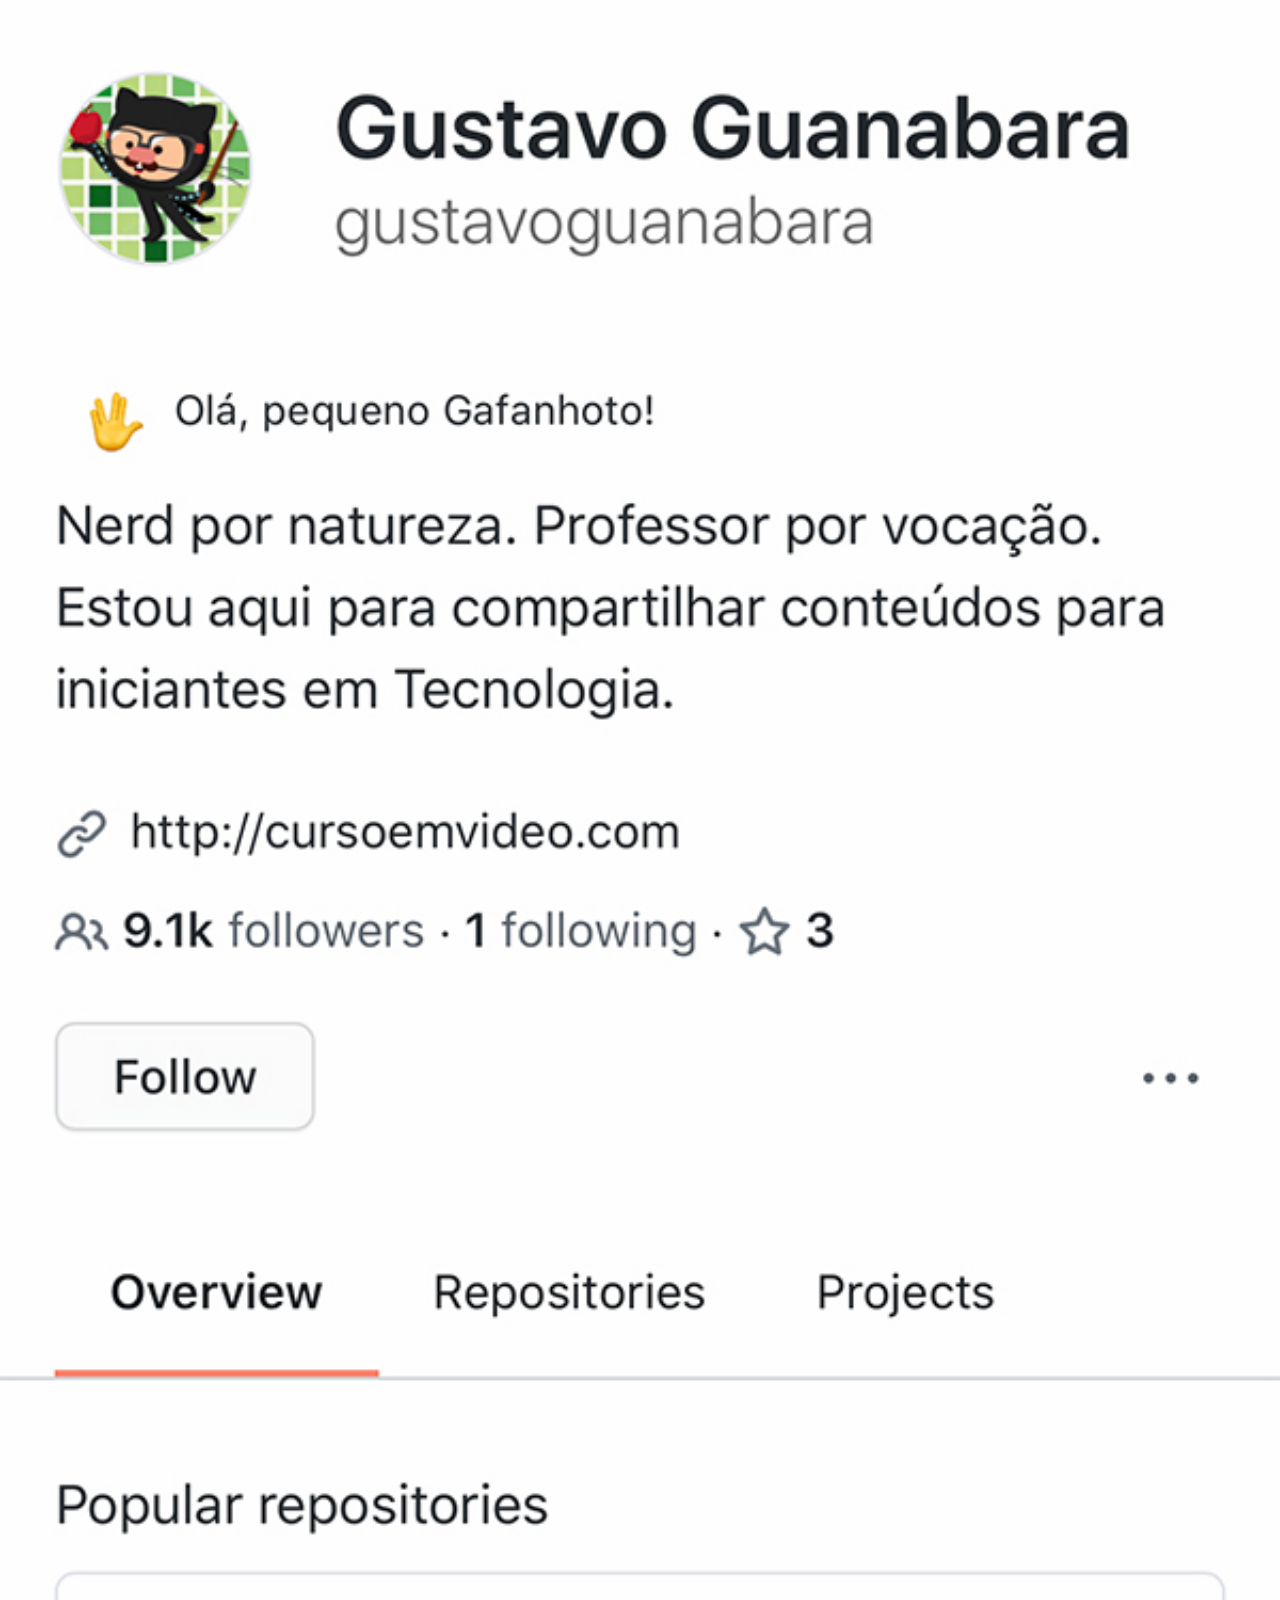
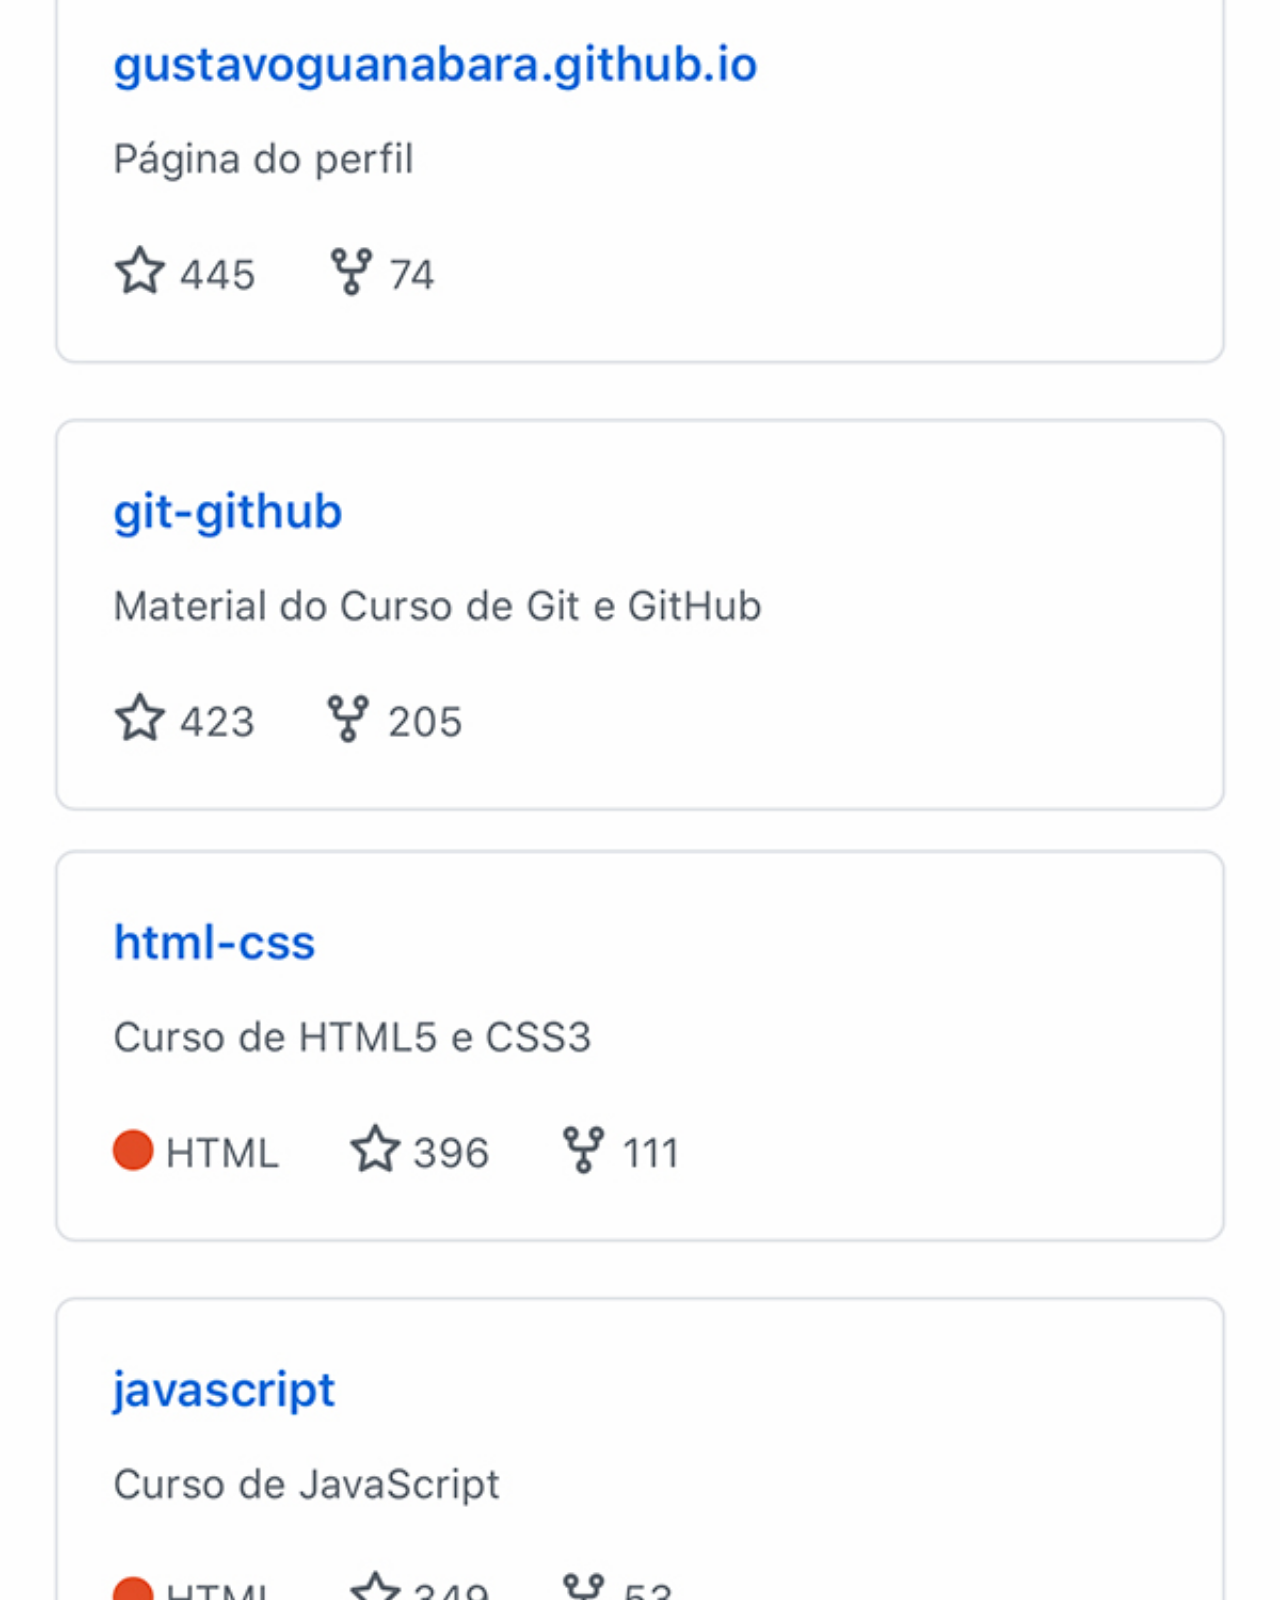
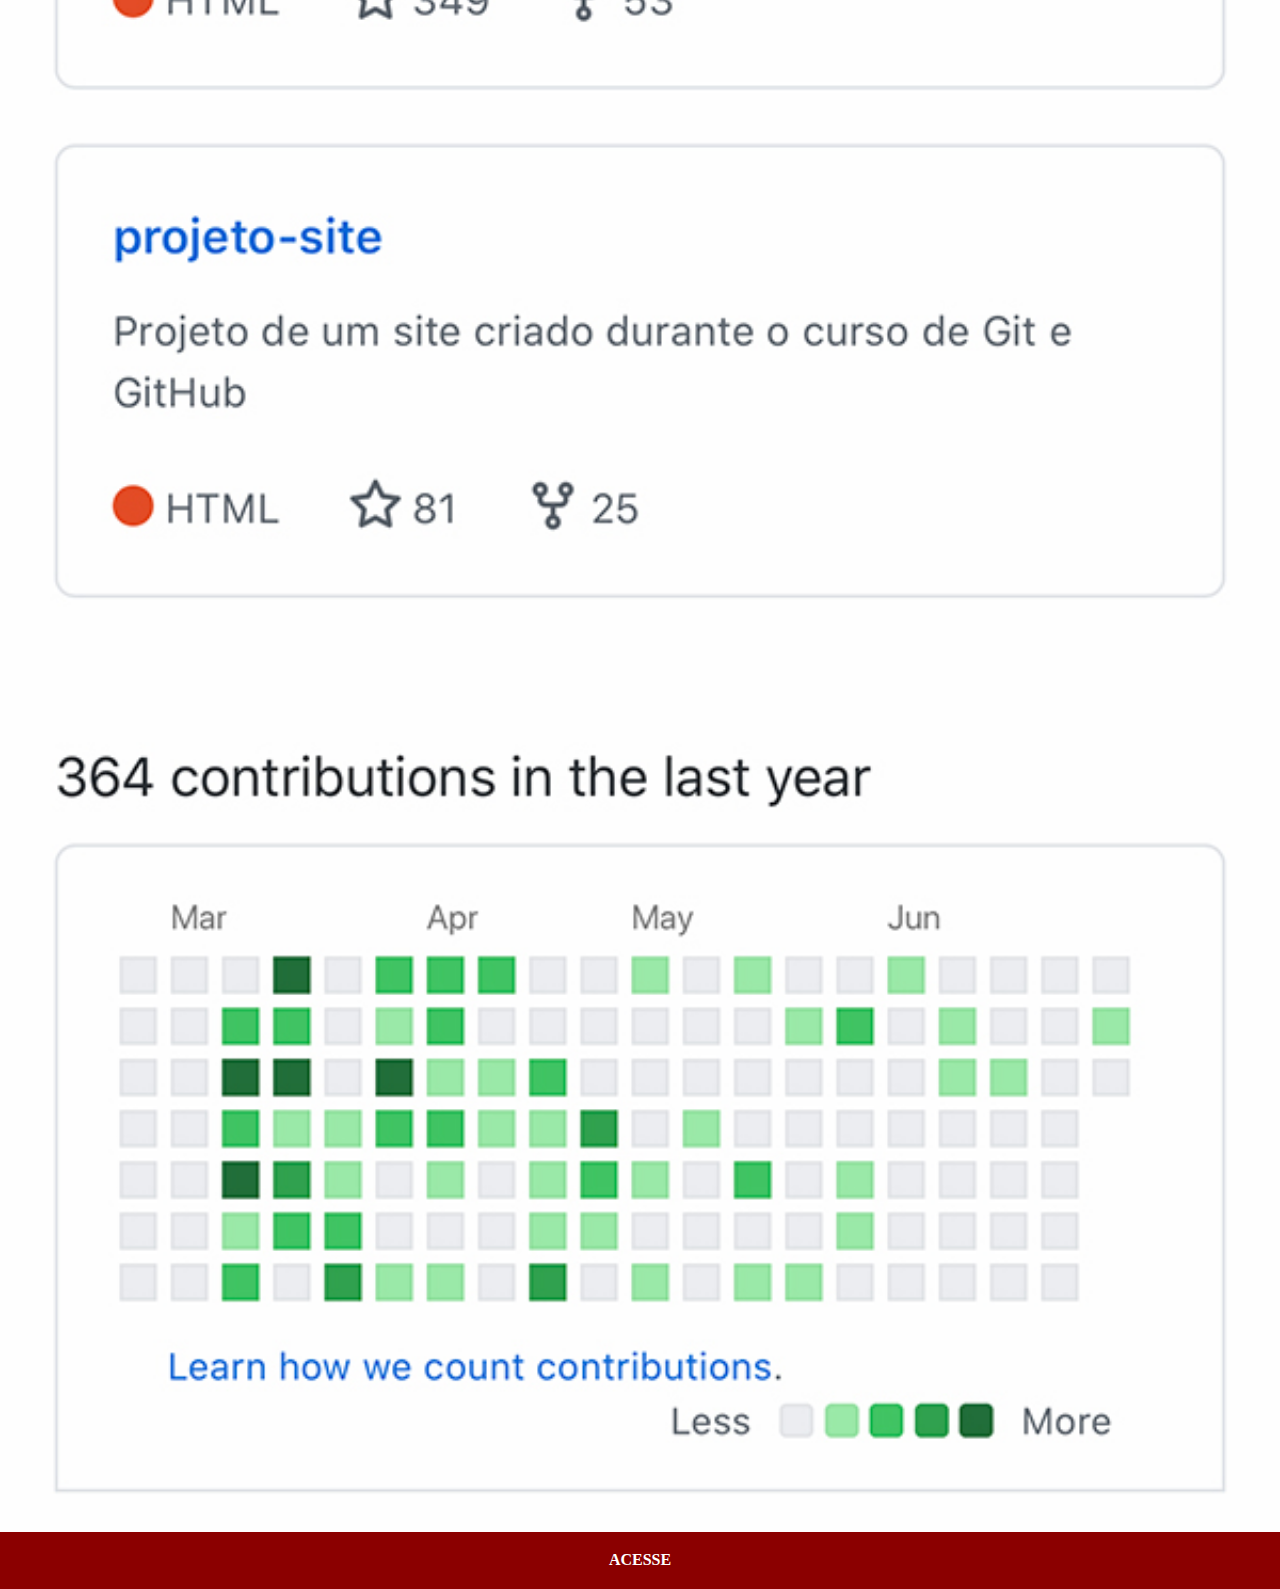
==== github.html @ faee7239 "implementando tela github" ====
<!DOCTYPE html>
<html lang="pt-br">
<head>
    <meta charset="UTF-8">
    <meta name="viewport" content="width=device-width, initial-scale=1.0">
    <title>Document</title>
    <link rel="stylesheet" href="estilos/social1.css">
</head>
<body>
    <img src="imagens/tela-github.jpg" alt="GitHub">
    <a href="https://github.com/Guiiwoo" target="_blank">ACESSE</a>
</body>
</html>
---- estilos/social1.css ----
@charset "UTF-8";

*{
    margin: 0px;
    padding: 0px;
}
::-webkit-scrollbar{
    width: 0px;
    height: 0px;
}
img{
    text-align: center;
    width: 100vw;
}
a{
    display: block;
    background-color: darkred;
    padding: 20px;
    text-align: center;
    font-weight: bolder;
    text-decoration: none;
    color: white;
    margin-top: -5px;
}
a:hover{
    background-color: red;
}
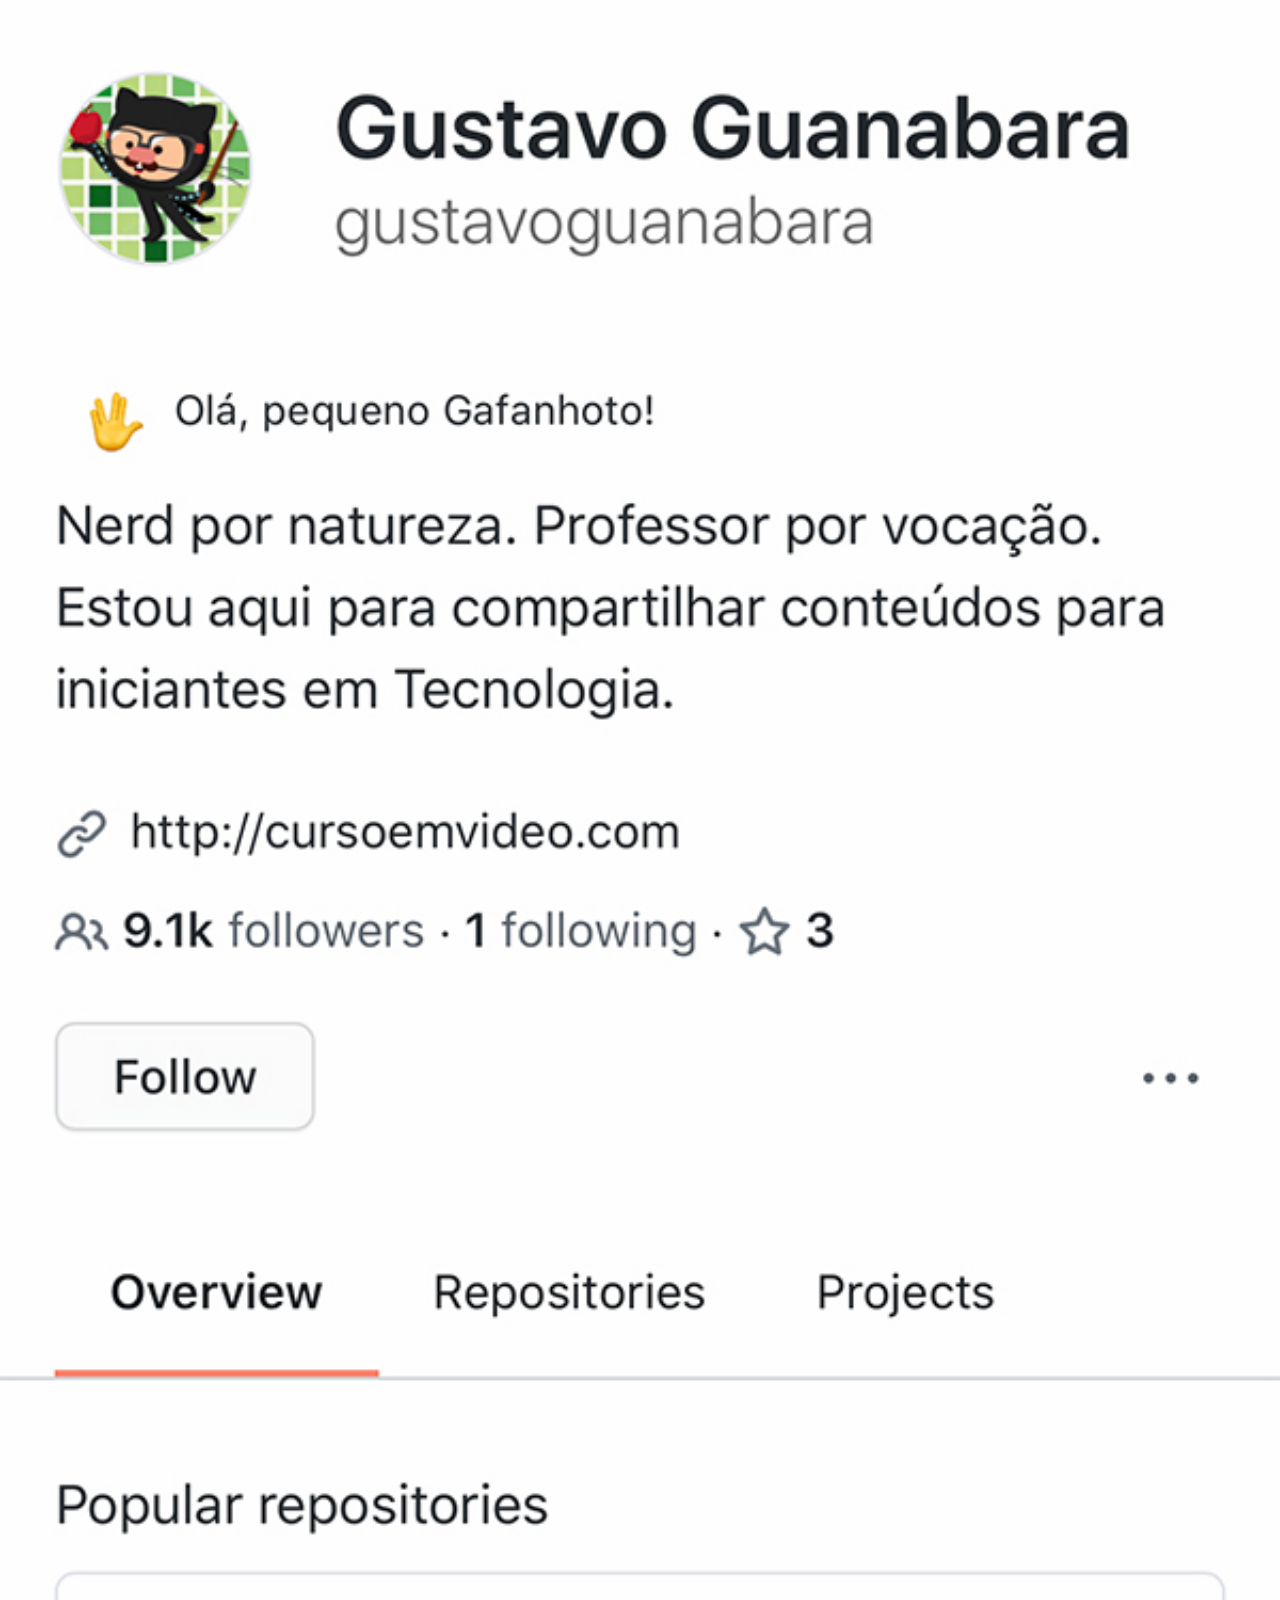
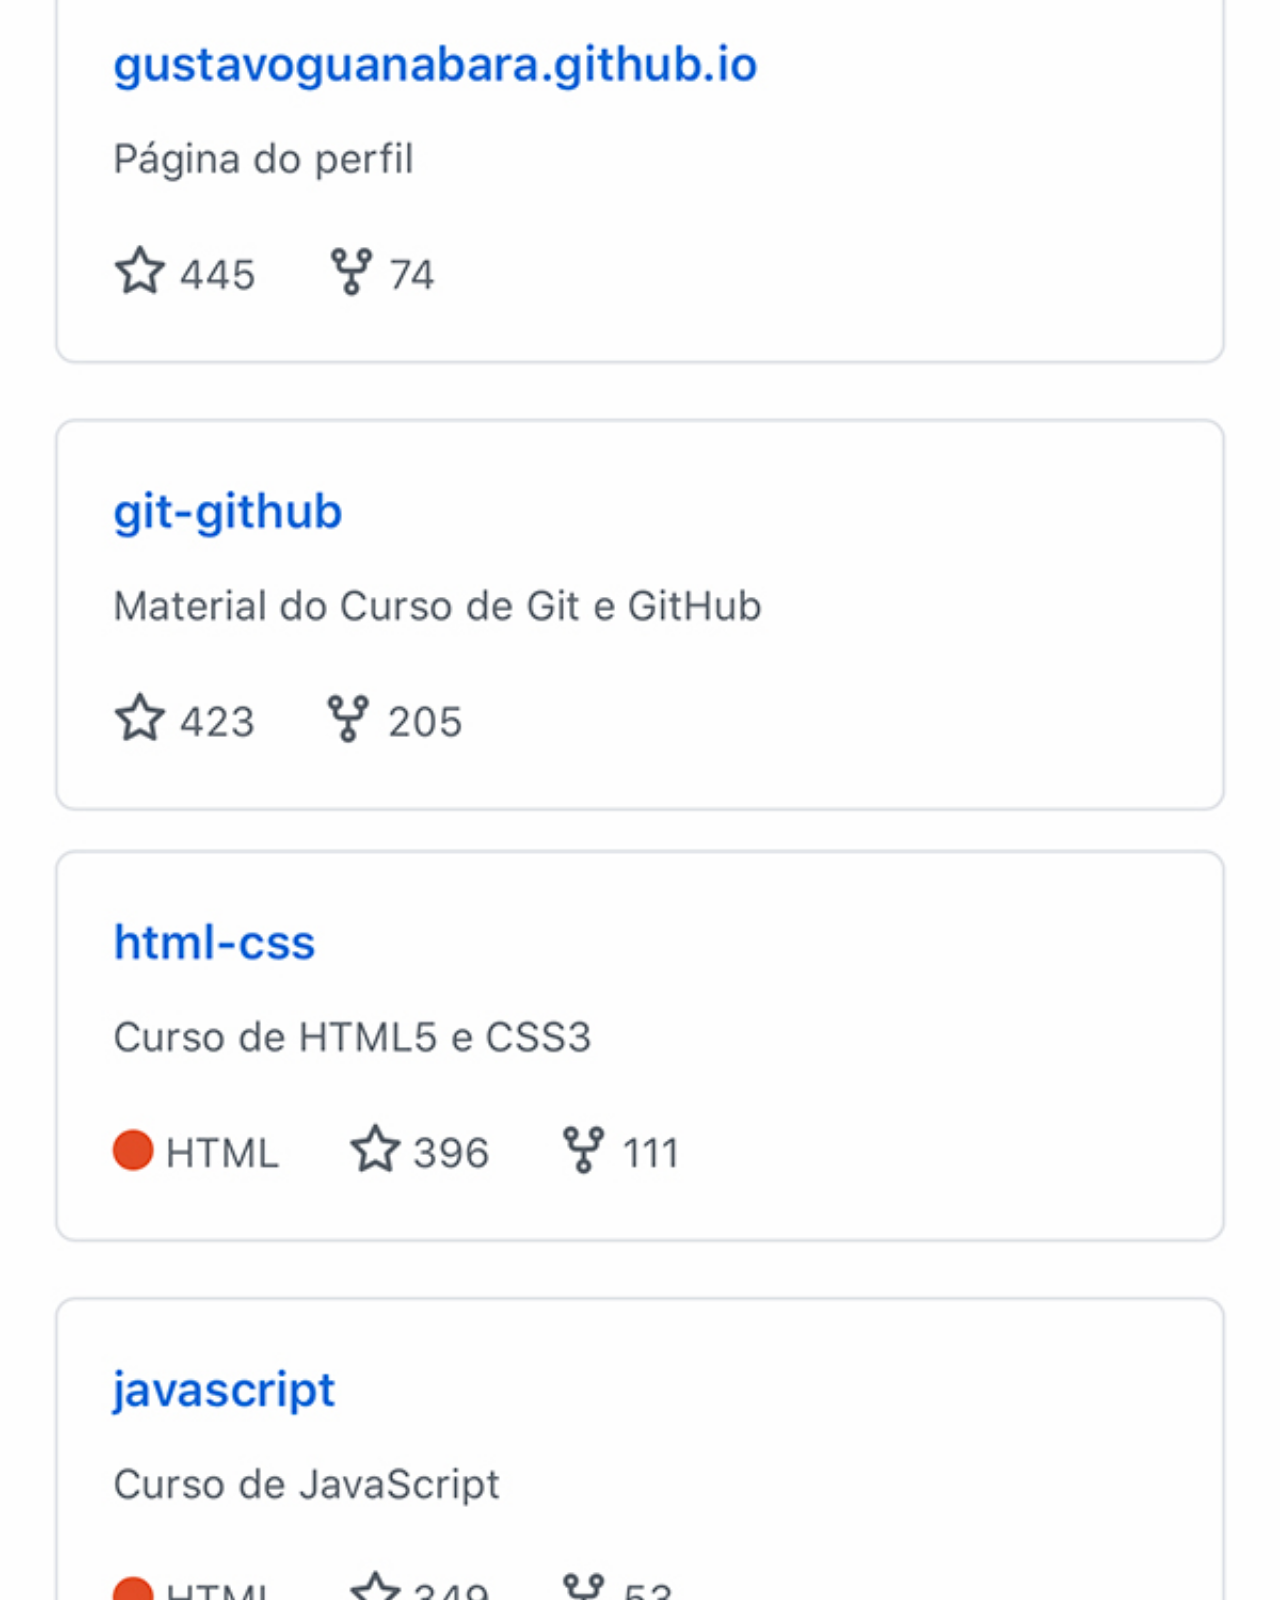
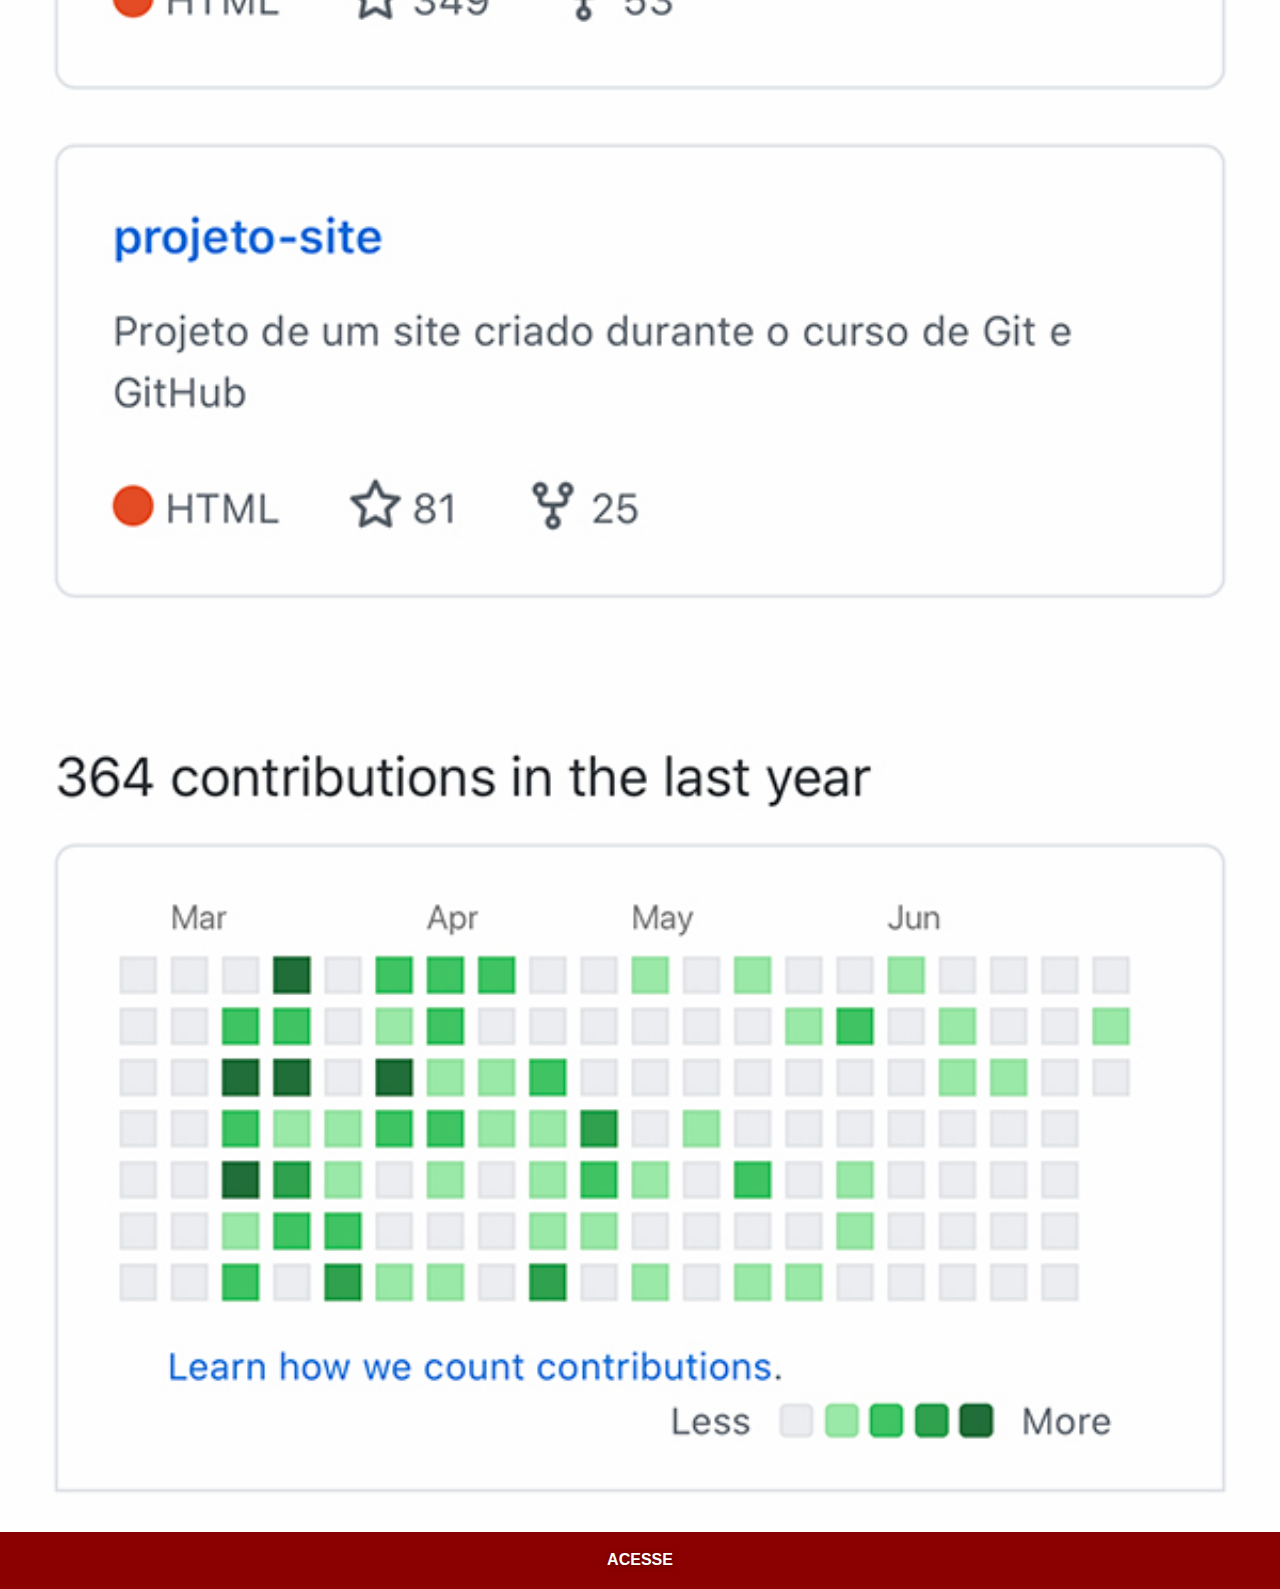
==== commit f0f89832: "adicionando tela github" ====
--- a/github.html
+++ b/github.html
@@ -8,6 +8,6 @@
 </head>
 <body>
     <img src="imagens/tela-github.jpg" alt="GitHub">
-    <a href="https://github.com/Guiiwoo" target="_blank">ACESSE</a>
+    <a href="https://github.com/gustavoguanabara/" target="_blank">ACESSE</a>
 </body>
 </html>--- a/estilos/social1.css
+++ b/estilos/social1.css
@@ -3,6 +3,10 @@
 *{
     margin: 0px;
     padding: 0px;
+}
+body{
+    font-family: 'Franklin Gothic Medium', 'Arial Narrow', Arial, sans-serif;
+    text-shadow: 1px 1px 5px rgba(0, 0, 0, 0.394);
 }
 ::-webkit-scrollbar{
     width: 0px;
